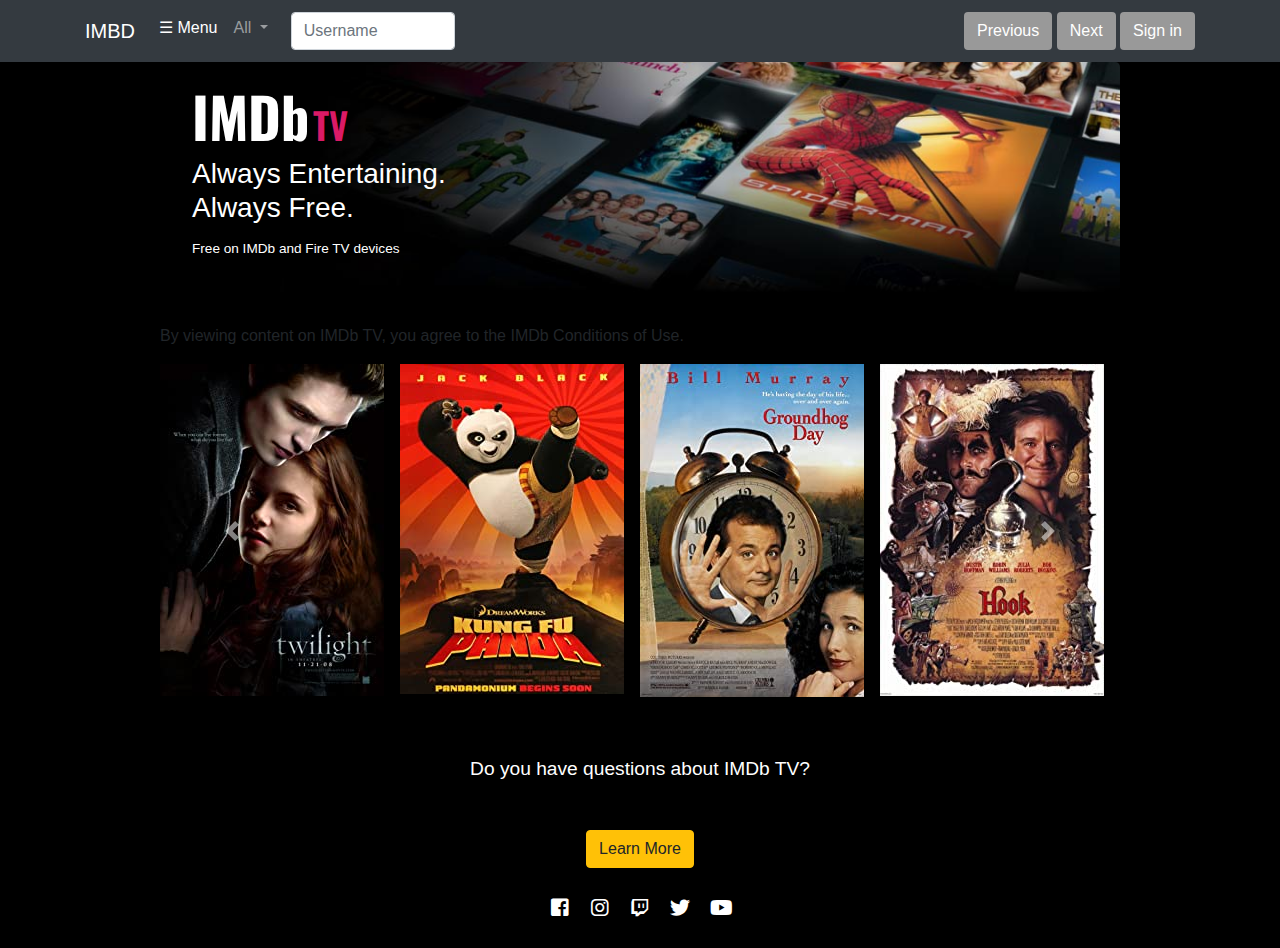
==== index.html @ 1dc80c7b "movies" ====
<!DOCTYPE html>
<html lang="en">

<head>
  <meta charset="UTF-8">
  <meta name="author" content="IMBD Movies">
  <meta name="description" content="IMBD is a home to latest, intriging, HD and award winning movies">
  <meta name="keywords" content="IMBD, latest, award, winning, movies, cinema, nollywood, hollywood, bollywood, fiction, drama, family, thriller, sci-fi">
  <meta name="viewport" content="width=device-width, initial-scale=1.0">
  <meta http-equiv="X-UA-Compatible" content="ie=edge">
  <title>Home | Movies Hub</title>
  <link rel="stylesheet" href="css/bootstrap.min.css">
  <link rel="stylesheet" href="css/fontawesome-all.css">
  <link rel="stylesheet" href="css/custom.css">

</head>

<body>
  <nav class="navbar navbar-expand-lg navbar-dark bg-dark">
    <section class="container">
      <a class="navbar-brand" href="#">IMBD</a>
      <button class="navbar-toggler" type="button" data-toggle="collapse" data-target="#navbarNav" aria-controls="navbarNav" aria-expanded="false"
        aria-label="Toggle navigation">
        <span class="navbar-toggler-icon"></span>
      </button>
      <div class="collapse navbar-collapse" id="navbarNav">
        <ul class="navbar-nav">
          <li class="nav-item active">
            <a class="nav-link" href="index.html">&#9776; Menu
              <span class="sr-only">(current)</span>
            </a>
          </li>
          <li class="nav-item dropdown">
            <a class="nav-link dropdown-toggle" href="#" id="navbarDropdown" role="button" data-toggle="dropdown" aria-haspopup="true"
              aria-expanded="false">
              All
            </a>
            <div class="dropdown-menu" aria-labelledby="navbarDropdown">
              <a class="dropdown-item" href="#">Action</a>
              <a class="dropdown-item" href="#">Another action</a>
              <div class="dropdown-divider"></div>
              <a class="dropdown-item" href="#">Something else here</a>
            </div>
          </li>
          <div class="col-sm-6 my-1">
            <label class="sr-only" for="inlineFormInputGroupUsername">Username</label>
            <div class="input-group">

              <input type="text" class="form-control" id="inlineFormInputGroupUsername" placeholder="Username">
            </div>
          </div>

        </ul>

      </div>
      <div>
        <button class="btn btn-default" id="previous">Previous</button>
        <button class="btn btn-default" id="next">Next</button>
        <a href="#" class="btn btn-default">Sign in</a>
      </div>
    </section>
  </nav>
  <section class="main">
    <section class="jumbotron j-hero">
      <h1>IMDb
        <span class="pink">TV</span>
      </h1>
      <h3>Always Entertaining.</h3>
      <h3>Always Free.</h3>
      <p>Free on IMDb and Fire TV devices</p>

    </section>
    <p>By viewing content on IMDb TV, you agree to the IMDb Conditions of Use. </p>

    <section>
      <div id="carouselExampleControls" class="carousel slide" data-ride="carousel">
        <div class="carousel-inner">
          <div class="carousel-item active">
            <div class="container-fluid">
              <div class="row">
                <div class="col-md-3 col-sm-6 reset">
                  <div class="img-container" onclick="movieDetails(event,'twilight.html');">
                    <img src="images/asset 0.jpeg" class="img-fluid" alt="Responsive image">
                    <div class="text-content">
                      <p>
                        <i class="fa fa-star"></i> 5.6/10</p>
                      <p>2h 28min | 2008 | Drama, Fantasy, Romance</p>
                      <p>Bella Shaun moves to Forks and encounters Edward Cullens, a gorgeous boy and...</p>
                    </div>
                  </div>
                </div>
                <div class="col-md-3 col-sm-6 reset">
                  <div>
                    <img src="images/asset 1.jpeg" class="img-fluid" alt="Responsive image">
                  </div>
                </div>
                <div class="col-md-3 col-sm-6 reset">
                  <div>
                    <img src="images/asset 2.jpeg" class="img-fluid" alt="Responsive image">
                  </div>
                </div>
                <div class="col-md-3 col-sm-6 reset">
                  <div>
                    <img src="images/asset 3.jpeg" class="img-fluid" alt="Responsive image">
                  </div>
                </div>
              </div>
            </div>
          </div>
          <div class="carousel-item">
            <div class="container-fluid">
              <div class="row">
                <div class="col-md-3 col-sm-6 reset">
                  <div>
                    <img src="images/asset 4.jpeg" class="img-fluid" alt="Responsive image">
                  </div>
                </div>
                <div class="col-md-3 col-sm-6 reset">
                  <div>
                    <img src="images/asset 5.jpeg" class="img-fluid" alt="Responsive image">
                  </div>
                </div>
                <div class="col-md-3 col-sm-6 reset">
                  <div>
                    <img src="images/asset 6.jpeg" class="img-fluid" alt="Responsive image">
                  </div>
                </div>
                <div class="col-md-3 col-sm-6 reset">
                  <div>
                    <img src="images/asset 7.jpeg" class="img-fluid" alt="Responsive image">
                  </div>
                </div>
              </div>
            </div>
          </div>
          <div class="carousel-item">
            <div class="container-fluid">
              <div class="row">
                <div class="col-md-3 col-sm-6 reset">
                  <div>
                    <img src="images/asset 8.jpeg" class="img-fluid" alt="Responsive image">
                  </div>
                </div>
                <div class="col-md-3 col-sm-6 reset">
                  <div>
                    <img src="images/asset 9.jpeg" class="img-fluid" alt="Responsive image">
                  </div>
                </div>
                <div class="col-md-3 col-sm-6 reset">
                  <div>
                    <img src="images/asset 10.jpeg" class="img-fluid" alt="Responsive image">
                  </div>
                </div>
                <div class="col-md-3 col-sm-6 reset">
                  <div>
                    <img src="images/asset 11.jpeg" class="img-fluid" alt="Responsive image">
                  </div>
                </div>
              </div>
            </div>
          </div>

        </div>
        <a class="carousel-control-prev" href="#carouselExampleControls" role="button" data-slide="prev">
          <span class="carousel-control-prev-icon" aria-hidden="true"></span>
          <span class="sr-only">Previous</span>
        </a>
        <a class="carousel-control-next" href="#carouselExampleControls" role="button" data-slide="next">
          <span class="carousel-control-next-icon" aria-hidden="true"></span>
          <span class="sr-only">Next</span>
        </a>
      </div>
    </section>
    <div id="sign-in">
      <div class="form-wrap">
        <h3 class="text-center mb-4">Welcome Back</h3>
        <form action="">
          <div class="form-row form-group">
            <div class="col-md-12">
              <input type="username" class="form-control" placeholder="Username">
            </div>
          </div>
          <div class="form-row form-group">
            <div class="col-md-12">
              <input type="text" class="form-control" placeholder="Credit Card" pattern="[0-9]{16}">
            </div>
          </div>
          <div class="form-row form-group">
            <div class="col-md-12">
              <button type="submit" class="form-control btn btn-danger btn-block">Submit</button>
            </div>
          </div>
        </form>

      </div>
    </div>
    <footer class="container">
      <div class="row">
        <div class="col-md-3"></div>
        <div class="col-md-6 col-sm-12">
          <h3>Do you have questions about IMDb TV?</h3>
          <a href="#" class="btn btn-warning">Learn More</a>

          <div class="icons">
            <i class="fab fa-facebook-square"></i>
            <i class="fab fa-instagram"></i>
            <i class="fab fa-twitch"></i>
            <i class="fab fa-twitter"></i>
            <i class="fab fa-youtube"></i>
          </div>
        </div>
        <div class="col-md-3"></div>
      </div>
    </footer>
  </section>

  <script src="js/jquery.min.js"></script>
  <script src="js/bootstrap.min.js"></script>
  <script src="js/app.js"></script>
</body>

</html>
---- css/custom.css ----
@import url('https://fonts.googleapis.com/css2?family=Oswald:wght@300;400;500;600;700&display=swap');

*{
  padding:0;
  margin:0;
  box-sizing:border-box;
}
body{
  background:#000000;
}

.main{
  width:960px;
  background:#000000;
  margin:auto;
}

.btn-default{
background:#999;
color:#fff;
}

.btn-default:hover{
background:rgba(82, 81, 81, 0.67);
color:#f7f7f7;
}

.jumbotron{
color:white;
width:100%;
height:230px;
background:url(../images/asset273.jpeg) no-repeat center/cover;
padding-top:20px;
}

.j-hero h1{
  font-family:'Oswald';
  font-size:3.5rem;
  color:#fff;
font-weight:700;
}

.j-hero h1 .pink{
  color:#DB1A66;
  font-size:2.3rem;
  margin-left:-10px;
  font-weight:600;
}

.j-hero h3, .j-hero p{
  padding:0;
  margin:0;
 
}

.j-hero h3{
  font-weight:400;
}
.j-hero p{
font-size:0.85rem;
margin-top:15px;
}

.reset{
  padding:0;
  margin:0;
}


.img-container{
  position:relative;
  width:100%;
  height:333px;
  transition: all .2s ease-in-out 0s;
}

.text-content{
  /* position:absolute;
  width:100%;
  height:auto;
  opacity: 0;
 opacity:0;
 color:white;
 transition: all 0.5s linear; */
padding:120px 10px 5px 10px;
 position: absolute;
  top: 0;
  bottom: 0;
  left: 0;
  right: 0;
  background: rgba(29, 106, 154, 0.72);
  color: #fff;
  visibility: hidden;
  opacity: 0;

  /* transition effect. not necessary */
  transition: all .2s ease-in-out 0s;
}

 .img-container:hover, .img-container:hover .text-content{
  visibility: visible;
  opacity: 1;
  
  
}
.text-content p{
  font-size:0.75rem;
}
.text-content i{
  font-size:14px;
  color:orange;
}

footer{
padding:60px 0 20px 0;
color:#fff;
text-align: center;
}

footer h3{
  font-size:1.2rem;
  margin-bottom:50px;
}
 .icons{
   margin-top:20px;
  font-size:20px;
  color:#fff !important;
  display:flex;
  justify-content: center;
  align-items:center;
}

.fab{
  padding:10px;
  width:40px;
  height:40px;
  cursor: pointer;
  border-radius:50%;
}

.fab:hover{
  background:rgba(82, 81, 81, 0.57);
}

#sign-in {
  position: fixed;
  top: 0;
  right: 0;
  bottom: 0;
  left: 0;
  background: rgba(0, 0, 0, 0.8);
  z-index: 99999;
  opacity:0;
  -webkit-transition: opacity 100ms ease-in;
  -moz-transition: opacity 100ms ease-in;
  transition: opacity 100ms ease-in;
  pointer-events: none;
}
 #sign-in:target {
  opacity:1;
  pointer-events: auto;
}

#sign-in > .form-wrap{
  max-width: 400px;
  width: 70%;
  position: relative;
  margin: 15% auto;
  padding: 20px;
  border-radius: 3px;
  background: #fff;
}
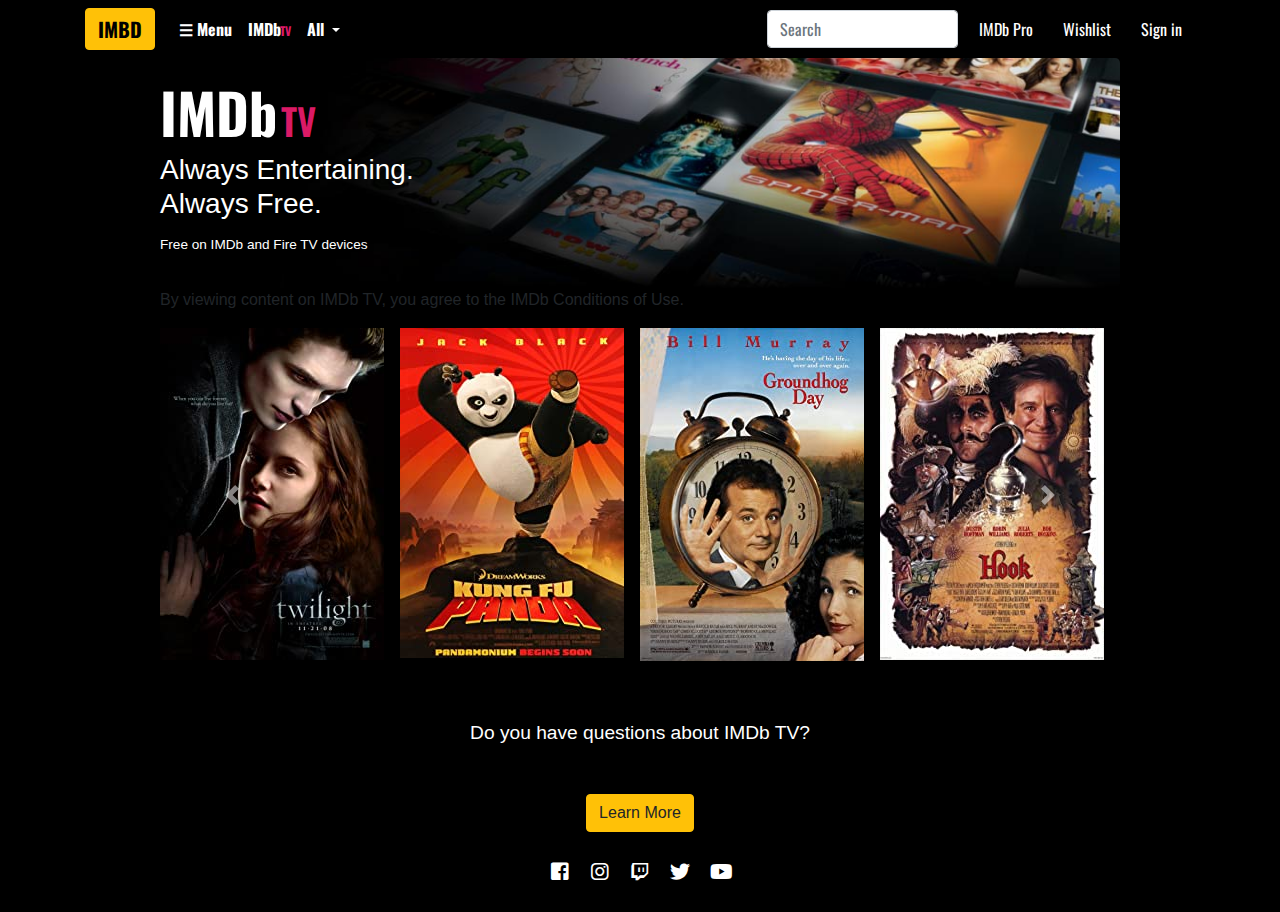
==== commit d73190e7: "navbar added" ====
--- a/index.html
+++ b/index.html
@@ -18,7 +18,7 @@
 <body>
   <nav class="navbar navbar-expand-lg navbar-dark bg-dark">
     <section class="container">
-      <a class="navbar-brand" href="#">IMBD</a>
+      <a class="navbar-brand btn btn-warning" href="#">IMBD</a>
       <button class="navbar-toggler" type="button" data-toggle="collapse" data-target="#navbarNav" aria-controls="navbarNav" aria-expanded="false"
         aria-label="Toggle navigation">
         <span class="navbar-toggler-icon"></span>
@@ -28,6 +28,12 @@
           <li class="nav-item active">
             <a class="nav-link" href="index.html">&#9776; Menu
               <span class="sr-only">(current)</span>
+            </a>
+          </li>
+          <li class="nav-item">
+            <a class="nav-link" href="index.html">IMDb
+              <span class="pink">TV</span>
+
             </a>
           </li>
           <li class="nav-item dropdown">
@@ -42,20 +48,16 @@
               <a class="dropdown-item" href="#">Something else here</a>
             </div>
           </li>
-          <div class="col-sm-6 my-1">
-            <label class="sr-only" for="inlineFormInputGroupUsername">Username</label>
-            <div class="input-group">
-
-              <input type="text" class="form-control" id="inlineFormInputGroupUsername" placeholder="Username">
-            </div>
-          </div>
 
         </ul>
 
       </div>
+      <form class="form-inline my-2 my-lg-0">
+        <input class="form-control mr-md-2" type="search" placeholder="Search" aria-label="Search">
+      </form>
       <div>
-        <button class="btn btn-default" id="previous">Previous</button>
-        <button class="btn btn-default" id="next">Next</button>
+        <button class="btn btn-default" id="previous">IMDb Pro</button>
+        <button class="btn btn-default" id="next">Wishlist</button>
         <a href="#" class="btn btn-default">Sign in</a>
       </div>
     </section>
--- a/css/custom.css
+++ b/css/custom.css
@@ -15,8 +15,36 @@
   margin:auto;
 }
 
+.navbar{
+  background:transparent !important;
+  font-family: 'Oswald';
+  font-weight:bold;
+
+}
+
+.navbar-brand{
+  color:black !important;
+  font-family: 'Oswald' !important;
+  font-weight:bold !important;
+}
+
+.nav-link .pink{
+  color:#DB1A66;
+  font-size:0.75rem;
+  margin-left:-5px;
+  font-weight:bold;
+}
+
+.nav-link{
+  width:auto;
+  color:#fff !important;
+  border-radius:5px;
+}
+
+.nav-link:hover{
+  background:rgba(82, 81, 81, 0.67);
+}
 .btn-default{
-background:#999;
 color:#fff;
 }
 
@@ -30,6 +58,8 @@
 width:100%;
 height:230px;
 background:url(../images/asset273.jpeg) no-repeat center/cover;
+padding:0;
+margin:0;
 padding-top:20px;
 }
 
@@ -38,6 +68,7 @@
   font-size:3.5rem;
   color:#fff;
 font-weight:700;
+
 }
 
 .j-hero h1 .pink{
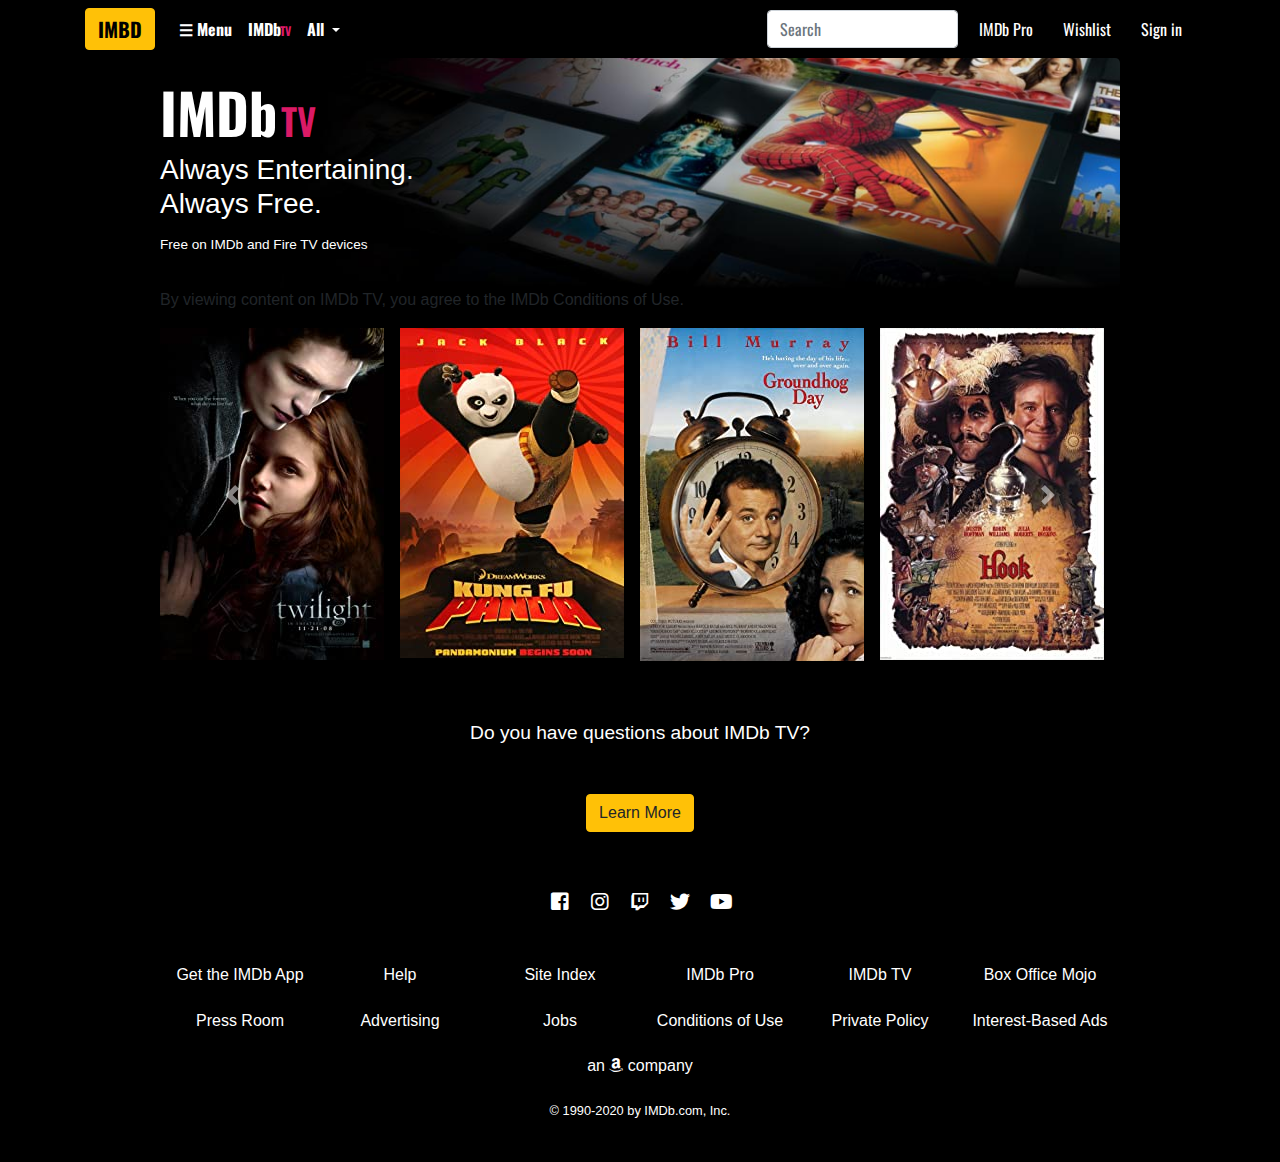
==== commit 5054390d: "modified movies" ====
--- a/index.html
+++ b/index.html
@@ -189,7 +189,7 @@
           </div>
           <div class="form-row form-group">
             <div class="col-md-12">
-              <button type="submit" class="form-control btn btn-danger btn-block">Submit</button>
+              <button id="button" type="submit" class="form-control btn btn-danger btn-block">Submit</button>
             </div>
           </div>
         </form>
@@ -213,6 +213,63 @@
         </div>
         <div class="col-md-3"></div>
       </div>
+      <div class="row margin-bottom">
+        <div class="col-md-2 col-sm-4 reset">
+          <a class="btn btn-default" href="#" role="button">Get the IMDb App</a>
+        </div>
+        <div class="col-md-2 col-sm-4 reset">
+          <a class="btn btn-default" href="#" role="button">Help</a>
+        </div>
+        <div class="col-md-2 col-sm-4 reset">
+          <a class="btn btn-default" href="#" role="button">Site Index</a>
+        </div>
+        <div class="col-md-2 col-sm-4 reset">
+          <a class="btn btn-default" href="#" role="button">IMDb Pro</a>
+        </div>
+        <div class="col-md-2 col-sm-4 reset">
+          <a class="btn btn-default" href="#" role="button">IMDb TV</a>
+        </div>
+        <div class="col-md-2 col-sm-4 reset">
+          <a class="btn btn-default" href="#" role="button">Box Office Mojo</a>
+        </div>
+      </div>
+      <div class="row margin-bottom">
+        <div class="col-md-2 col-sm-4 reset">
+          <a class="btn btn-default" href="#" role="button">Press Room</a>
+        </div>
+        <div class="col-md-2 col-sm-4 reset">
+          <a class="btn btn-default" href="#" role="button">Advertising</a>
+        </div>
+        <div class="col-md-2 col-sm-4 reset">
+          <a class="btn btn-default" href="#" role="button">Jobs</a>
+        </div>
+        <div class="col-md-2 col-sm-4 reset">
+          <a class="btn btn-default" href="#" role="button">Conditions of Use</a>
+        </div>
+        <div class="col-md-2 col-sm-4 reset">
+          <a class="btn btn-default" href="#" role="button">Private Policy</a>
+        </div>
+        <div class="col-md-2 col-sm-4 reset">
+          <a class="btn btn-default" href="#" role="button">Interest-Based Ads</a>
+        </div>
+      </div>
+      <div class="row margin-bottom">
+        <div class="col-md-4"></div>
+        <div class="col-md-4 col-sm-12">
+          <span>an
+            <i class="fab fa-amazon"></i> company
+          </span>
+        </div>
+        <div class="col-md-4"></div>
+      </div>
+      <div class="row margin-bottom">
+        <div class="col-md-4"></div>
+        <div class="col-md-4 col-sm-12">
+          <small>&copy; 1990-2020 by IMDb.com, Inc.</small>
+        </div>
+        <div class="col-md-4"></div>
+      </div>
+
     </footer>
   </section>
 
--- a/css/custom.css
+++ b/css/custom.css
@@ -153,15 +153,16 @@
   margin-bottom:50px;
 }
  .icons{
-   margin-top:20px;
+   margin:50px 0 40px 0;
   font-size:20px;
   color:#fff !important;
   display:flex;
   justify-content: center;
   align-items:center;
-}
-
-.fab{
+  
+}
+
+.icons .fab{
   padding:10px;
   width:40px;
   height:40px;
@@ -173,6 +174,19 @@
   background:rgba(82, 81, 81, 0.57);
 }
 
+footer a.btn-default{
+  padding:0;
+  margin:0;
+}
+
+footer a.btn-default:hover{
+  text-decoration:underline;
+  background: none;
+}
+
+.margin-bottom{
+  margin-bottom:20px;
+}
 #sign-in {
   position: fixed;
   top: 0;
@@ -200,4 +214,14 @@
   padding: 20px;
   border-radius: 3px;
   background: #fff;
+}
+
+.form-wrap a{
+  position:absolute;
+  display:block;
+  text-decoration:none;
+color:crimson;
+right:1.5%;
+top:-6%;
+font-size:2.4rem;
 }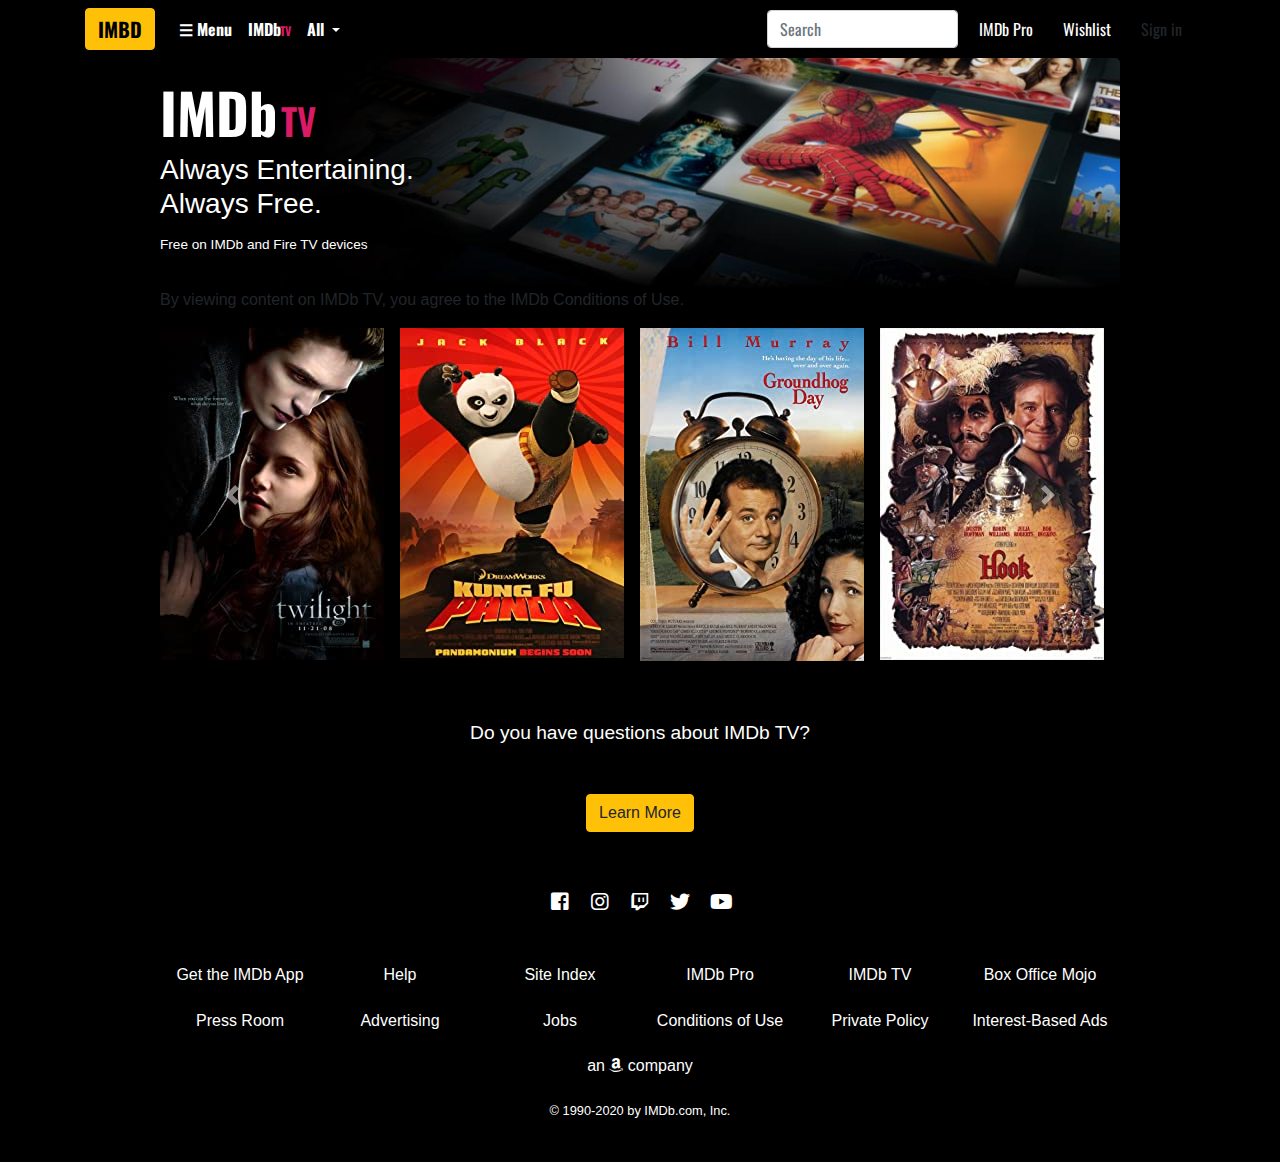
==== commit c217d24c: "modified movies" ====
--- a/index.html
+++ b/index.html
@@ -56,9 +56,9 @@
         <input class="form-control mr-md-2" type="search" placeholder="Search" aria-label="Search">
       </form>
       <div>
-        <button class="btn btn-default" id="previous">IMDb Pro</button>
-        <button class="btn btn-default" id="next">Wishlist</button>
-        <a href="#" class="btn btn-default">Sign in</a>
+        <button class="btn btn-default">IMDb Pro</button>
+        <button class="btn btn-default">Wishlist</button>
+        <a onclick="watchNow(event, '#sign-in');" class="btn btn-default">Sign in</a>
       </div>
     </section>
   </nav>
@@ -92,18 +92,36 @@
                   </div>
                 </div>
                 <div class="col-md-3 col-sm-6 reset">
-                  <div>
+                  <div class="img-container" onclick="movieDetails(event,'kungfu.html');">
                     <img src="images/asset 1.jpeg" class="img-fluid" alt="Responsive image">
-                  </div>
-                </div>
-                <div class="col-md-3 col-sm-6 reset">
-                  <div>
+                    <div class="text-content">
+                      <p>
+                        <i class="fa fa-star"></i> 5.6/10</p>
+                      <p>2h 28min | 2008 | Drama, Fantasy, Romance</p>
+                      <p>Bella Shaun moves to Forks and encounters Edward Cullens, a gorgeous boy and...</p>
+                    </div>
+                  </div>
+                </div>
+                <div class="col-md-3 col-sm-6 reset">
+                  <div class="img-container" onclick="movieDetails(event,'groundhug.html');">
                     <img src="images/asset 2.jpeg" class="img-fluid" alt="Responsive image">
-                  </div>
-                </div>
-                <div class="col-md-3 col-sm-6 reset">
-                  <div>
+                    <div class="text-content">
+                      <p>
+                        <i class="fa fa-star"></i> 5.6/10</p>
+                      <p>2h 28min | 2008 | Drama, Fantasy, Romance</p>
+                      <p>Bella Shaun moves to Forks and encounters Edward Cullens, a gorgeous boy and...</p>
+                    </div>
+                  </div>
+                </div>
+                <div class="col-md-3 col-sm-6 reset">
+                  <div class="img-container" onclick="movieDetails(event,'hook.html');">
                     <img src="images/asset 3.jpeg" class="img-fluid" alt="Responsive image">
+                    <div class="text-content">
+                      <p>
+                        <i class="fa fa-star"></i> 5.6/10</p>
+                      <p>2h 28min | 2008 | Drama, Fantasy, Romance</p>
+                      <p>Bella Shaun moves to Forks and encounters Edward Cullens, a gorgeous boy and...</p>
+                    </div>
                   </div>
                 </div>
               </div>
@@ -113,23 +131,47 @@
             <div class="container-fluid">
               <div class="row">
                 <div class="col-md-3 col-sm-6 reset">
-                  <div>
+                  <div class="img-container" onclick="movieDetails(event,'easyrider.html');">
                     <img src="images/asset 4.jpeg" class="img-fluid" alt="Responsive image">
-                  </div>
-                </div>
-                <div class="col-md-3 col-sm-6 reset">
-                  <div>
+                    <div class="text-content">
+                      <p>
+                        <i class="fa fa-star"></i> 5.6/10</p>
+                      <p>2h 28min | 2008 | Drama, Fantasy, Romance</p>
+                      <p>Bella Shaun moves to Forks and encounters Edward Cullens, a gorgeous boy and...</p>
+                    </div>
+                  </div>
+                </div>
+                <div class="col-md-3 col-sm-6 reset">
+                  <div class="img-container" onclick="movieDetails(event,'story.html');">
                     <img src="images/asset 5.jpeg" class="img-fluid" alt="Responsive image">
-                  </div>
-                </div>
-                <div class="col-md-3 col-sm-6 reset">
-                  <div>
+                    <div class="text-content">
+                      <p>
+                        <i class="fa fa-star"></i> 5.6/10</p>
+                      <p>2h 28min | 2008 | Drama, Fantasy, Romance</p>
+                      <p>Bella Shaun moves to Forks and encounters Edward Cullens, a gorgeous boy and...</p>
+                    </div>
+                  </div>
+                </div>
+                <div class="col-md-3 col-sm-6 reset">
+                  <div class="img-container" onclick="movieDetails(event,'whitemen.html');">
                     <img src="images/asset 6.jpeg" class="img-fluid" alt="Responsive image">
-                  </div>
-                </div>
-                <div class="col-md-3 col-sm-6 reset">
-                  <div>
+                    <div class="text-content">
+                      <p>
+                        <i class="fa fa-star"></i> 5.6/10</p>
+                      <p>2h 28min | 2008 | Drama, Fantasy, Romance</p>
+                      <p>Bella Shaun moves to Forks and encounters Edward Cullens, a gorgeous boy and...</p>
+                    </div>
+                  </div>
+                </div>
+                <div class="col-md-3 col-sm-6 reset">
+                  <div class="img-container" onclick="movieDetails(event,'allisee.html');">
                     <img src="images/asset 7.jpeg" class="img-fluid" alt="Responsive image">
+                    <div class="text-content">
+                      <p>
+                        <i class="fa fa-star"></i> 5.6/10</p>
+                      <p>2h 28min | 2008 | Drama, Fantasy, Romance</p>
+                      <p>Bella Shaun moves to Forks and encounters Edward Cullens, a gorgeous boy and...</p>
+                    </div>
                   </div>
                 </div>
               </div>
@@ -139,23 +181,47 @@
             <div class="container-fluid">
               <div class="row">
                 <div class="col-md-3 col-sm-6 reset">
-                  <div>
+                  <div class="img-container" onclick="movieDetails(event,'anaconda.html');">
                     <img src="images/asset 8.jpeg" class="img-fluid" alt="Responsive image">
-                  </div>
-                </div>
-                <div class="col-md-3 col-sm-6 reset">
-                  <div>
+                    <div class="text-content">
+                      <p>
+                        <i class="fa fa-star"></i> 5.6/10</p>
+                      <p>2h 28min | 2008 | Drama, Fantasy, Romance</p>
+                      <p>Bella Shaun moves to Forks and encounters Edward Cullens, a gorgeous boy and...</p>
+                    </div>
+                  </div>
+                </div>
+                <div class="col-md-3 col-sm-6 reset">
+                  <div class="img-container" onclick="movieDetails(event,'ananconphra.html');">
                     <img src="images/asset 9.jpeg" class="img-fluid" alt="Responsive image">
-                  </div>
-                </div>
-                <div class="col-md-3 col-sm-6 reset">
-                  <div>
+                    <div class="text-content">
+                      <p>
+                        <i class="fa fa-star"></i> 5.6/10</p>
+                      <p>2h 28min | 2008 | Drama, Fantasy, Romance</p>
+                      <p>Bella Shaun moves to Forks and encounters Edward Cullens, a gorgeous boy and...</p>
+                    </div>
+                  </div>
+                </div>
+                <div class="col-md-3 col-sm-6 reset">
+                  <div class="img-container" onclick="movieDetails(event,'bigfish.html');">
                     <img src="images/asset 10.jpeg" class="img-fluid" alt="Responsive image">
-                  </div>
-                </div>
-                <div class="col-md-3 col-sm-6 reset">
-                  <div>
+                    <div class="text-content">
+                      <p>
+                        <i class="fa fa-star"></i> 5.6/10</p>
+                      <p>2h 28min | 2008 | Drama, Fantasy, Romance</p>
+                      <p>Bella Shaun moves to Forks and encounters Edward Cullens, a gorgeous boy and...</p>
+                    </div>
+                  </div>
+                </div>
+                <div class="col-md-3 col-sm-6 reset">
+                  <div class="img-container" onclick="movieDetails(event,'chef.html');">
                     <img src="images/asset 11.jpeg" class="img-fluid" alt="Responsive image">
+                    <div class="text-content">
+                      <p>
+                        <i class="fa fa-star"></i> 5.6/10</p>
+                      <p>2h 28min | 2008 | Drama, Fantasy, Romance</p>
+                      <p>Bella Shaun moves to Forks and encounters Edward Cullens, a gorgeous boy and...</p>
+                    </div>
                   </div>
                 </div>
               </div>
@@ -175,18 +241,23 @@
     </section>
     <div id="sign-in">
       <div class="form-wrap">
+        <a href="index.html" title="Close">&times;</a>
         <h3 class="text-center mb-4">Welcome Back</h3>
-        <form action="">
+        <form id="form">
           <div class="form-row form-group">
             <div class="col-md-12">
-              <input type="username" class="form-control" placeholder="Username">
+              <input id="userName" type="username" class="form-control" placeholder="Username">
             </div>
           </div>
           <div class="form-row form-group">
             <div class="col-md-12">
-              <input type="text" class="form-control" placeholder="Credit Card" pattern="[0-9]{16}">
-            </div>
-          </div>
+              <input id="creditCard" type="text" class="form-control" placeholder="Credit Card" pattern="[0-9]{16}">
+            </div>
+          </div>
+          <span>
+            <i class="fab fa-cc-mastercard"></i>
+            <i class="fab fa-cc-visa"></i>
+          </span>
           <div class="form-row form-group">
             <div class="col-md-12">
               <button id="button" type="submit" class="form-control btn btn-danger btn-block">Submit</button>
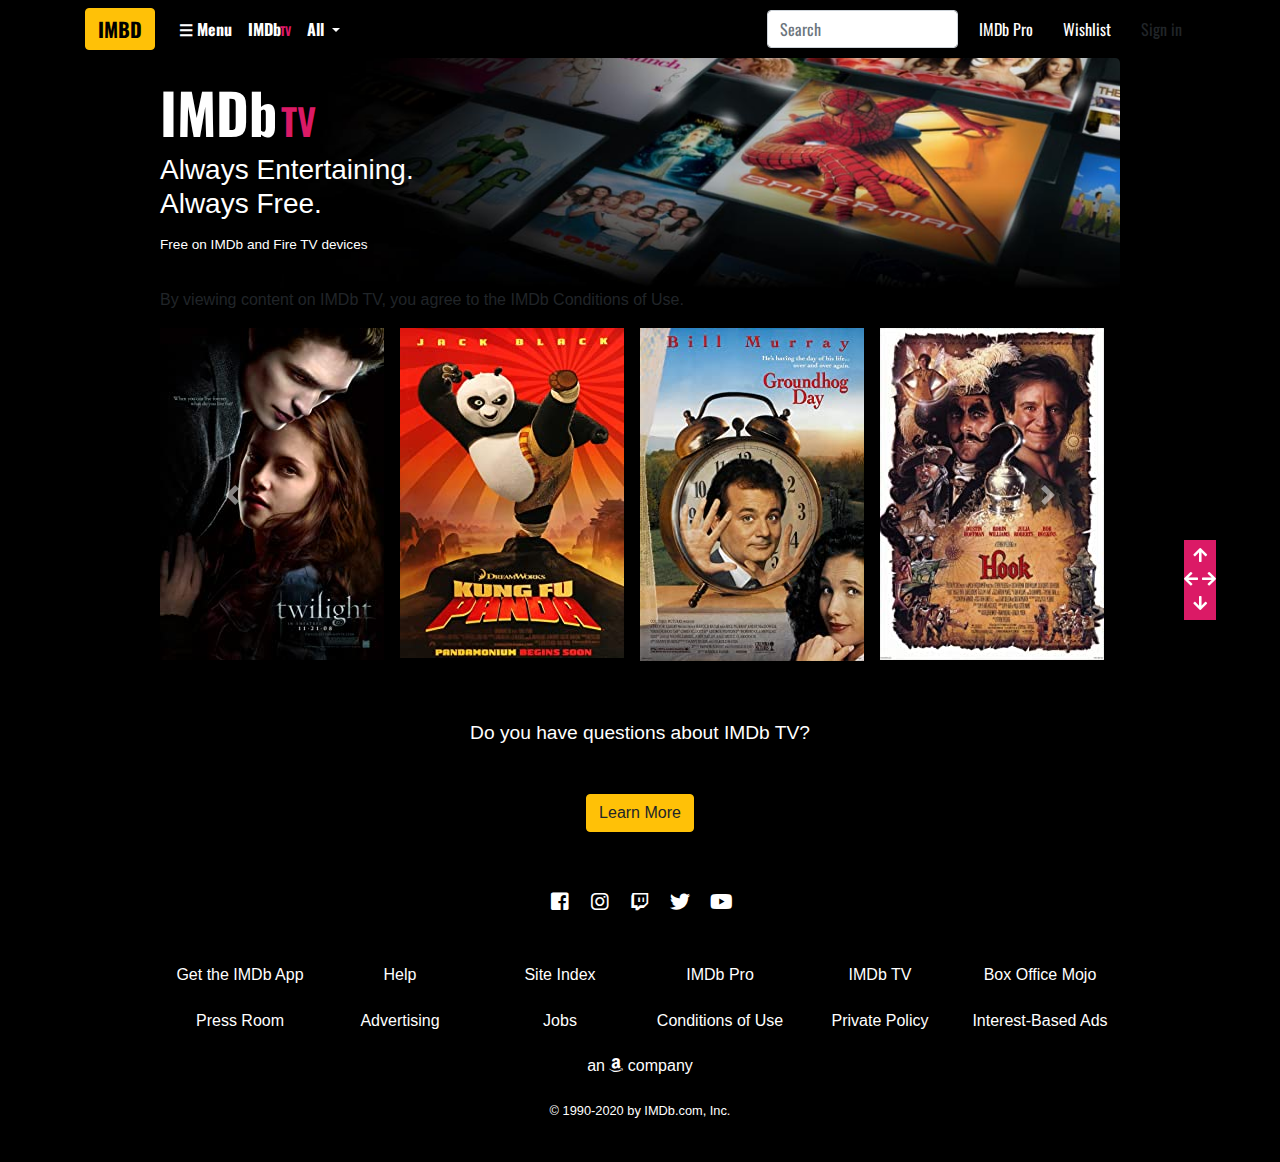
==== commit fd436675: "modified movies" ====
--- a/index.html
+++ b/index.html
@@ -267,7 +267,21 @@
 
       </div>
     </div>
-    <footer class="container">
+    <section>
+      <div class="nav-icon">
+        <a href="#navbarNav">
+          <i class="fa fa-arrow-up"></i>
+        </a>
+        <span>
+          <i class="fa fa-arrow-left" id="previous"></i>
+          <i class="fa fa-arrow-right" id="next"></i>
+        </span>
+        <a href="#footer">
+          <i class="fa fa-arrow-down"></i>
+        </a>
+      </div>
+    </section>
+    <footer class="container" id="footer">
       <div class="row">
         <div class="col-md-3"></div>
         <div class="col-md-6 col-sm-12">
--- a/css/custom.css
+++ b/css/custom.css
@@ -7,6 +7,7 @@
 }
 body{
   background:#000000;
+  position:relative;
 }
 
 .main{
@@ -174,6 +175,24 @@
   background:rgba(82, 81, 81, 0.57);
 }
 
+.nav-icon{
+  position:fixed;
+  color:#fff;
+  display:flex;
+  right:5%;
+  top:60%;
+  flex-direction:column;
+  height:80px;
+  background: #DB1A66;
+  justify-content: center;
+  align-items: center;
+}
+
+.nav-icon a{
+text-decoration: none;
+color:#fff;
+}
+
 footer a.btn-default{
   padding:0;
   margin:0;
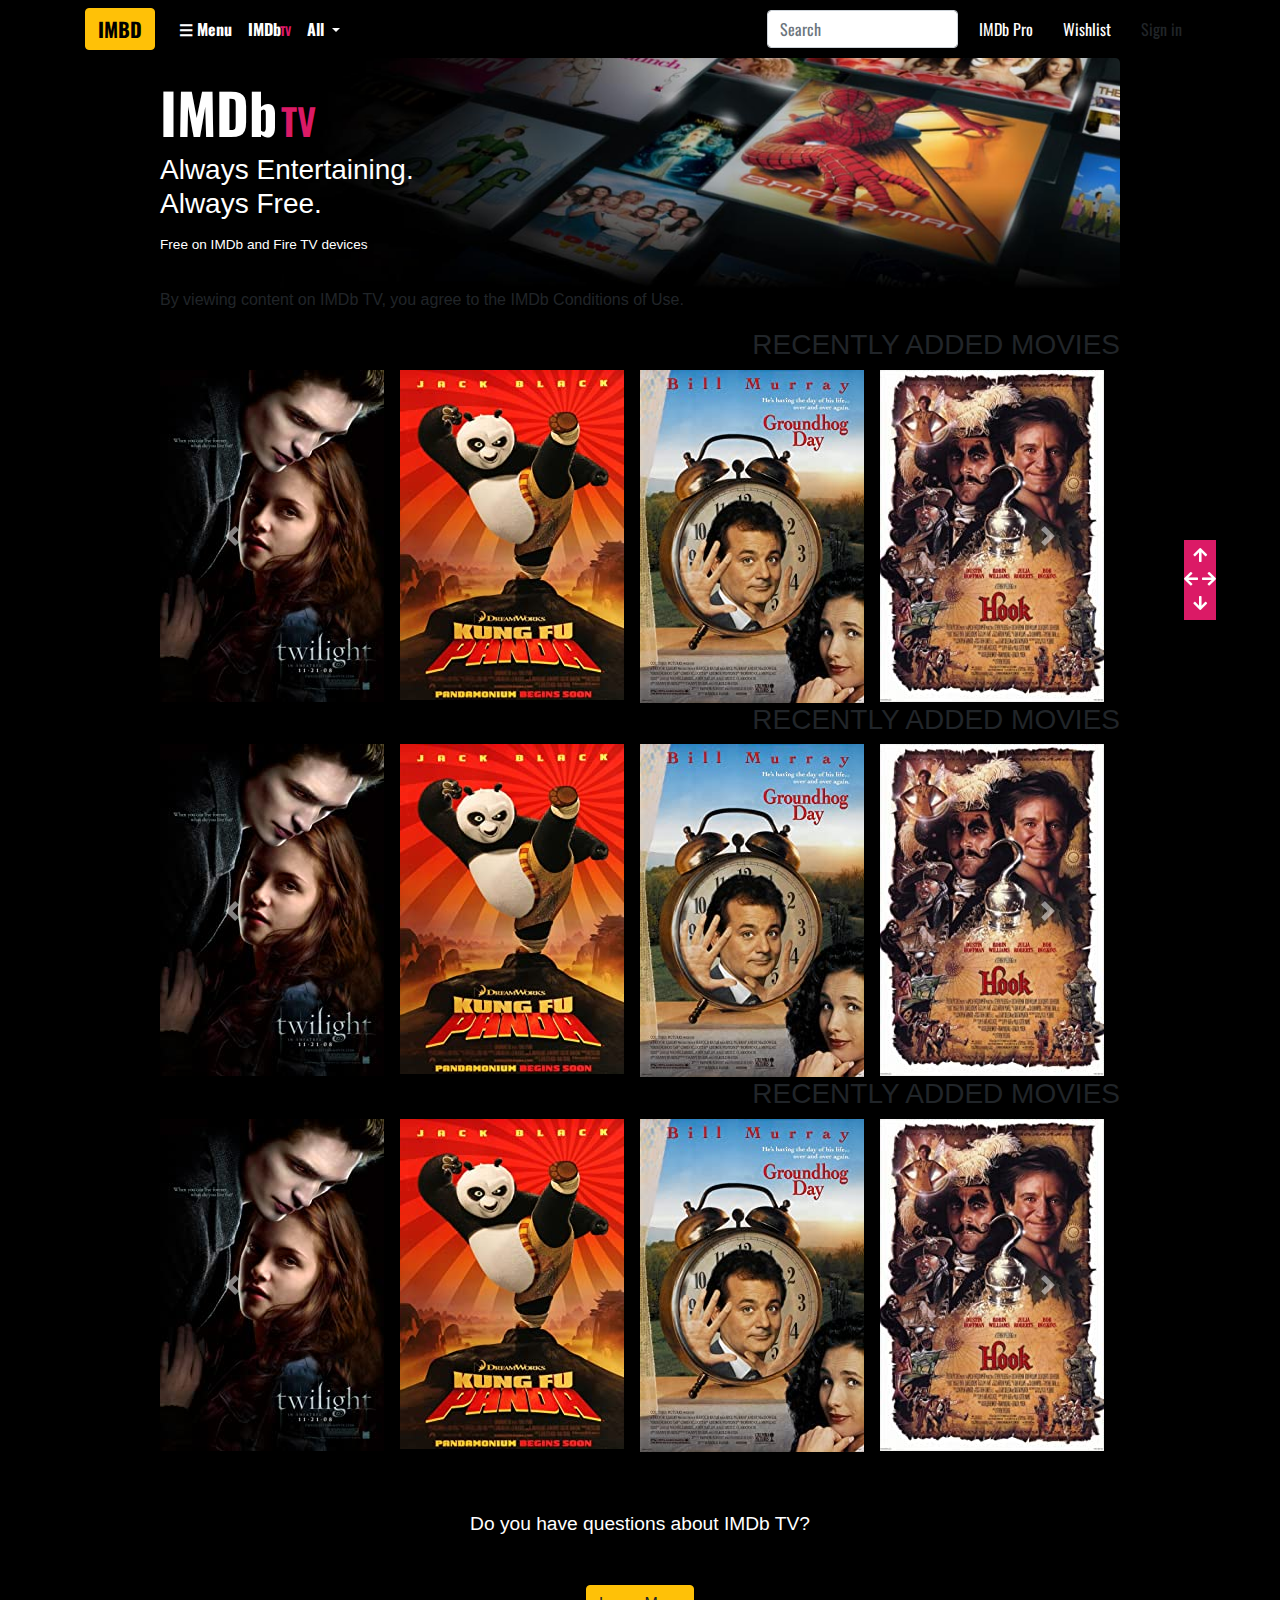
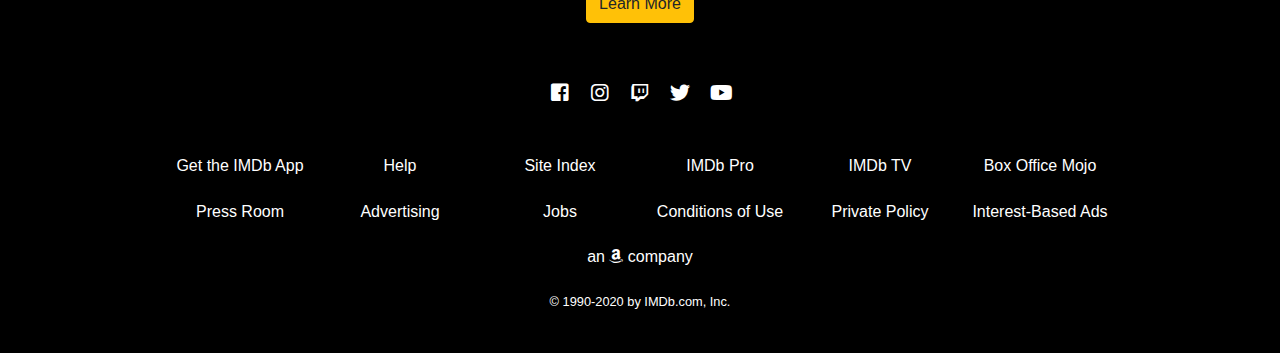
==== commit b0834d2d: "modified movies" ====
--- a/index.html
+++ b/index.html
@@ -75,6 +75,339 @@
     <p>By viewing content on IMDb TV, you agree to the IMDb Conditions of Use. </p>
 
     <section>
+      <h3 class="h3 text-right headings">recently added movies</h3>
+      <div id="carouselExampleControls" class="carousel slide" data-ride="carousel">
+        <div class="carousel-inner">
+          <div class="carousel-item active">
+            <div class="container-fluid">
+              <div class="row">
+                <div class="col-md-3 col-sm-6 reset">
+                  <div class="img-container" onclick="movieDetails(event,'twilight.html');">
+                    <img src="images/asset 0.jpeg" class="img-fluid" alt="Responsive image">
+                    <div class="text-content">
+                      <p>
+                        <i class="fa fa-star"></i> 5.6/10</p>
+                      <p>2h 28min | 2008 | Drama, Fantasy, Romance</p>
+                      <p>Bella Shaun moves to Forks and encounters Edward Cullens, a gorgeous boy and...</p>
+                    </div>
+                  </div>
+                </div>
+                <div class="col-md-3 col-sm-6 reset">
+                  <div class="img-container" onclick="movieDetails(event,'kungfu.html');">
+                    <img src="images/asset 1.jpeg" class="img-fluid" alt="Responsive image">
+                    <div class="text-content">
+                      <p>
+                        <i class="fa fa-star"></i> 5.6/10</p>
+                      <p>2h 28min | 2008 | Drama, Fantasy, Romance</p>
+                      <p>Bella Shaun moves to Forks and encounters Edward Cullens, a gorgeous boy and...</p>
+                    </div>
+                  </div>
+                </div>
+                <div class="col-md-3 col-sm-6 reset">
+                  <div class="img-container" onclick="movieDetails(event,'groundhug.html');">
+                    <img src="images/asset 2.jpeg" class="img-fluid" alt="Responsive image">
+                    <div class="text-content">
+                      <p>
+                        <i class="fa fa-star"></i> 5.6/10</p>
+                      <p>2h 28min | 2008 | Drama, Fantasy, Romance</p>
+                      <p>Bella Shaun moves to Forks and encounters Edward Cullens, a gorgeous boy and...</p>
+                    </div>
+                  </div>
+                </div>
+                <div class="col-md-3 col-sm-6 reset">
+                  <div class="img-container" onclick="movieDetails(event,'hook.html');">
+                    <img src="images/asset 3.jpeg" class="img-fluid" alt="Responsive image">
+                    <div class="text-content">
+                      <p>
+                        <i class="fa fa-star"></i> 5.6/10</p>
+                      <p>2h 28min | 2008 | Drama, Fantasy, Romance</p>
+                      <p>Bella Shaun moves to Forks and encounters Edward Cullens, a gorgeous boy and...</p>
+                    </div>
+                  </div>
+                </div>
+              </div>
+            </div>
+          </div>
+          <div class="carousel-item">
+            <div class="container-fluid">
+              <div class="row">
+                <div class="col-md-3 col-sm-6 reset">
+                  <div class="img-container" onclick="movieDetails(event,'easyrider.html');">
+                    <img src="images/asset 4.jpeg" class="img-fluid" alt="Responsive image">
+                    <div class="text-content">
+                      <p>
+                        <i class="fa fa-star"></i> 5.6/10</p>
+                      <p>2h 28min | 2008 | Drama, Fantasy, Romance</p>
+                      <p>Bella Shaun moves to Forks and encounters Edward Cullens, a gorgeous boy and...</p>
+                    </div>
+                  </div>
+                </div>
+                <div class="col-md-3 col-sm-6 reset">
+                  <div class="img-container" onclick="movieDetails(event,'story.html');">
+                    <img src="images/asset 5.jpeg" class="img-fluid" alt="Responsive image">
+                    <div class="text-content">
+                      <p>
+                        <i class="fa fa-star"></i> 5.6/10</p>
+                      <p>2h 28min | 2008 | Drama, Fantasy, Romance</p>
+                      <p>Bella Shaun moves to Forks and encounters Edward Cullens, a gorgeous boy and...</p>
+                    </div>
+                  </div>
+                </div>
+                <div class="col-md-3 col-sm-6 reset">
+                  <div class="img-container" onclick="movieDetails(event,'whitemen.html');">
+                    <img src="images/asset 6.jpeg" class="img-fluid" alt="Responsive image">
+                    <div class="text-content">
+                      <p>
+                        <i class="fa fa-star"></i> 5.6/10</p>
+                      <p>2h 28min | 2008 | Drama, Fantasy, Romance</p>
+                      <p>Bella Shaun moves to Forks and encounters Edward Cullens, a gorgeous boy and...</p>
+                    </div>
+                  </div>
+                </div>
+                <div class="col-md-3 col-sm-6 reset">
+                  <div class="img-container" onclick="movieDetails(event,'allisee.html');">
+                    <img src="images/asset 7.jpeg" class="img-fluid" alt="Responsive image">
+                    <div class="text-content">
+                      <p>
+                        <i class="fa fa-star"></i> 5.6/10</p>
+                      <p>2h 28min | 2008 | Drama, Fantasy, Romance</p>
+                      <p>Bella Shaun moves to Forks and encounters Edward Cullens, a gorgeous boy and...</p>
+                    </div>
+                  </div>
+                </div>
+              </div>
+            </div>
+          </div>
+          <div class="carousel-item">
+            <div class="container-fluid">
+              <div class="row">
+                <div class="col-md-3 col-sm-6 reset">
+                  <div class="img-container" onclick="movieDetails(event,'anaconda.html');">
+                    <img src="images/asset 8.jpeg" class="img-fluid" alt="Responsive image">
+                    <div class="text-content">
+                      <p>
+                        <i class="fa fa-star"></i> 5.6/10</p>
+                      <p>2h 28min | 2008 | Drama, Fantasy, Romance</p>
+                      <p>Bella Shaun moves to Forks and encounters Edward Cullens, a gorgeous boy and...</p>
+                    </div>
+                  </div>
+                </div>
+                <div class="col-md-3 col-sm-6 reset">
+                  <div class="img-container" onclick="movieDetails(event,'ananconphra.html');">
+                    <img src="images/asset 9.jpeg" class="img-fluid" alt="Responsive image">
+                    <div class="text-content">
+                      <p>
+                        <i class="fa fa-star"></i> 5.6/10</p>
+                      <p>2h 28min | 2008 | Drama, Fantasy, Romance</p>
+                      <p>Bella Shaun moves to Forks and encounters Edward Cullens, a gorgeous boy and...</p>
+                    </div>
+                  </div>
+                </div>
+                <div class="col-md-3 col-sm-6 reset">
+                  <div class="img-container" onclick="movieDetails(event,'bigfish.html');">
+                    <img src="images/asset 10.jpeg" class="img-fluid" alt="Responsive image">
+                    <div class="text-content">
+                      <p>
+                        <i class="fa fa-star"></i> 5.6/10</p>
+                      <p>2h 28min | 2008 | Drama, Fantasy, Romance</p>
+                      <p>Bella Shaun moves to Forks and encounters Edward Cullens, a gorgeous boy and...</p>
+                    </div>
+                  </div>
+                </div>
+                <div class="col-md-3 col-sm-6 reset">
+                  <div class="img-container" onclick="movieDetails(event,'chef.html');">
+                    <img src="images/asset 11.jpeg" class="img-fluid" alt="Responsive image">
+                    <div class="text-content">
+                      <p>
+                        <i class="fa fa-star"></i> 5.6/10</p>
+                      <p>2h 28min | 2008 | Drama, Fantasy, Romance</p>
+                      <p>Bella Shaun moves to Forks and encounters Edward Cullens, a gorgeous boy and...</p>
+                    </div>
+                  </div>
+                </div>
+              </div>
+            </div>
+          </div>
+
+        </div>
+        <a class="carousel-control-prev" href="#carouselExampleControls" role="button" data-slide="prev">
+          <span class="carousel-control-prev-icon" aria-hidden="true"></span>
+          <span class="sr-only">Previous</span>
+        </a>
+        <a class="carousel-control-next" href="#carouselExampleControls" role="button" data-slide="next">
+          <span class="carousel-control-next-icon" aria-hidden="true"></span>
+          <span class="sr-only">Next</span>
+        </a>
+      </div>
+    </section>
+    <section>
+      <h3 class="h3 text-right headings">recently added movies</h3>
+      <div id="carouselExampleControls" class="carousel slide" data-ride="carousel">
+        <div class="carousel-inner">
+          <div class="carousel-item active">
+            <div class="container-fluid">
+              <div class="row">
+                <div class="col-md-3 col-sm-6 reset">
+                  <div class="img-container" onclick="movieDetails(event,'twilight.html');">
+                    <img src="images/asset 0.jpeg" class="img-fluid" alt="Responsive image">
+                    <div class="text-content">
+                      <p>
+                        <i class="fa fa-star"></i> 5.6/10</p>
+                      <p>2h 28min | 2008 | Drama, Fantasy, Romance</p>
+                      <p>Bella Shaun moves to Forks and encounters Edward Cullens, a gorgeous boy and...</p>
+                    </div>
+                  </div>
+                </div>
+                <div class="col-md-3 col-sm-6 reset">
+                  <div class="img-container" onclick="movieDetails(event,'kungfu.html');">
+                    <img src="images/asset 1.jpeg" class="img-fluid" alt="Responsive image">
+                    <div class="text-content">
+                      <p>
+                        <i class="fa fa-star"></i> 5.6/10</p>
+                      <p>2h 28min | 2008 | Drama, Fantasy, Romance</p>
+                      <p>Bella Shaun moves to Forks and encounters Edward Cullens, a gorgeous boy and...</p>
+                    </div>
+                  </div>
+                </div>
+                <div class="col-md-3 col-sm-6 reset">
+                  <div class="img-container" onclick="movieDetails(event,'groundhug.html');">
+                    <img src="images/asset 2.jpeg" class="img-fluid" alt="Responsive image">
+                    <div class="text-content">
+                      <p>
+                        <i class="fa fa-star"></i> 5.6/10</p>
+                      <p>2h 28min | 2008 | Drama, Fantasy, Romance</p>
+                      <p>Bella Shaun moves to Forks and encounters Edward Cullens, a gorgeous boy and...</p>
+                    </div>
+                  </div>
+                </div>
+                <div class="col-md-3 col-sm-6 reset">
+                  <div class="img-container" onclick="movieDetails(event,'hook.html');">
+                    <img src="images/asset 3.jpeg" class="img-fluid" alt="Responsive image">
+                    <div class="text-content">
+                      <p>
+                        <i class="fa fa-star"></i> 5.6/10</p>
+                      <p>2h 28min | 2008 | Drama, Fantasy, Romance</p>
+                      <p>Bella Shaun moves to Forks and encounters Edward Cullens, a gorgeous boy and...</p>
+                    </div>
+                  </div>
+                </div>
+              </div>
+            </div>
+          </div>
+          <div class="carousel-item">
+            <div class="container-fluid">
+              <div class="row">
+                <div class="col-md-3 col-sm-6 reset">
+                  <div class="img-container" onclick="movieDetails(event,'easyrider.html');">
+                    <img src="images/asset 4.jpeg" class="img-fluid" alt="Responsive image">
+                    <div class="text-content">
+                      <p>
+                        <i class="fa fa-star"></i> 5.6/10</p>
+                      <p>2h 28min | 2008 | Drama, Fantasy, Romance</p>
+                      <p>Bella Shaun moves to Forks and encounters Edward Cullens, a gorgeous boy and...</p>
+                    </div>
+                  </div>
+                </div>
+                <div class="col-md-3 col-sm-6 reset">
+                  <div class="img-container" onclick="movieDetails(event,'story.html');">
+                    <img src="images/asset 5.jpeg" class="img-fluid" alt="Responsive image">
+                    <div class="text-content">
+                      <p>
+                        <i class="fa fa-star"></i> 5.6/10</p>
+                      <p>2h 28min | 2008 | Drama, Fantasy, Romance</p>
+                      <p>Bella Shaun moves to Forks and encounters Edward Cullens, a gorgeous boy and...</p>
+                    </div>
+                  </div>
+                </div>
+                <div class="col-md-3 col-sm-6 reset">
+                  <div class="img-container" onclick="movieDetails(event,'whitemen.html');">
+                    <img src="images/asset 6.jpeg" class="img-fluid" alt="Responsive image">
+                    <div class="text-content">
+                      <p>
+                        <i class="fa fa-star"></i> 5.6/10</p>
+                      <p>2h 28min | 2008 | Drama, Fantasy, Romance</p>
+                      <p>Bella Shaun moves to Forks and encounters Edward Cullens, a gorgeous boy and...</p>
+                    </div>
+                  </div>
+                </div>
+                <div class="col-md-3 col-sm-6 reset">
+                  <div class="img-container" onclick="movieDetails(event,'allisee.html');">
+                    <img src="images/asset 7.jpeg" class="img-fluid" alt="Responsive image">
+                    <div class="text-content">
+                      <p>
+                        <i class="fa fa-star"></i> 5.6/10</p>
+                      <p>2h 28min | 2008 | Drama, Fantasy, Romance</p>
+                      <p>Bella Shaun moves to Forks and encounters Edward Cullens, a gorgeous boy and...</p>
+                    </div>
+                  </div>
+                </div>
+              </div>
+            </div>
+          </div>
+          <div class="carousel-item">
+            <div class="container-fluid">
+              <div class="row">
+                <div class="col-md-3 col-sm-6 reset">
+                  <div class="img-container" onclick="movieDetails(event,'anaconda.html');">
+                    <img src="images/asset 8.jpeg" class="img-fluid" alt="Responsive image">
+                    <div class="text-content">
+                      <p>
+                        <i class="fa fa-star"></i> 5.6/10</p>
+                      <p>2h 28min | 2008 | Drama, Fantasy, Romance</p>
+                      <p>Bella Shaun moves to Forks and encounters Edward Cullens, a gorgeous boy and...</p>
+                    </div>
+                  </div>
+                </div>
+                <div class="col-md-3 col-sm-6 reset">
+                  <div class="img-container" onclick="movieDetails(event,'ananconphra.html');">
+                    <img src="images/asset 9.jpeg" class="img-fluid" alt="Responsive image">
+                    <div class="text-content">
+                      <p>
+                        <i class="fa fa-star"></i> 5.6/10</p>
+                      <p>2h 28min | 2008 | Drama, Fantasy, Romance</p>
+                      <p>Bella Shaun moves to Forks and encounters Edward Cullens, a gorgeous boy and...</p>
+                    </div>
+                  </div>
+                </div>
+                <div class="col-md-3 col-sm-6 reset">
+                  <div class="img-container" onclick="movieDetails(event,'bigfish.html');">
+                    <img src="images/asset 10.jpeg" class="img-fluid" alt="Responsive image">
+                    <div class="text-content">
+                      <p>
+                        <i class="fa fa-star"></i> 5.6/10</p>
+                      <p>2h 28min | 2008 | Drama, Fantasy, Romance</p>
+                      <p>Bella Shaun moves to Forks and encounters Edward Cullens, a gorgeous boy and...</p>
+                    </div>
+                  </div>
+                </div>
+                <div class="col-md-3 col-sm-6 reset">
+                  <div class="img-container" onclick="movieDetails(event,'chef.html');">
+                    <img src="images/asset 11.jpeg" class="img-fluid" alt="Responsive image">
+                    <div class="text-content">
+                      <p>
+                        <i class="fa fa-star"></i> 5.6/10</p>
+                      <p>2h 28min | 2008 | Drama, Fantasy, Romance</p>
+                      <p>Bella Shaun moves to Forks and encounters Edward Cullens, a gorgeous boy and...</p>
+                    </div>
+                  </div>
+                </div>
+              </div>
+            </div>
+          </div>
+
+        </div>
+        <a class="carousel-control-prev" href="#carouselExampleControls" role="button" data-slide="prev">
+          <span class="carousel-control-prev-icon" aria-hidden="true"></span>
+          <span class="sr-only">Previous</span>
+        </a>
+        <a class="carousel-control-next" href="#carouselExampleControls" role="button" data-slide="next">
+          <span class="carousel-control-next-icon" aria-hidden="true"></span>
+          <span class="sr-only">Next</span>
+        </a>
+      </div>
+    </section>
+    <section>
+      <h3 class="h3 text-right headings">recently added movies</h3>
       <div id="carouselExampleControls" class="carousel slide" data-ride="carousel">
         <div class="carousel-inner">
           <div class="carousel-item active">
--- a/css/custom.css
+++ b/css/custom.css
@@ -98,6 +98,9 @@
   margin:0;
 }
 
+.headings{
+  text-transform:uppercase;
+}
 
 .img-container{
   position:relative;
